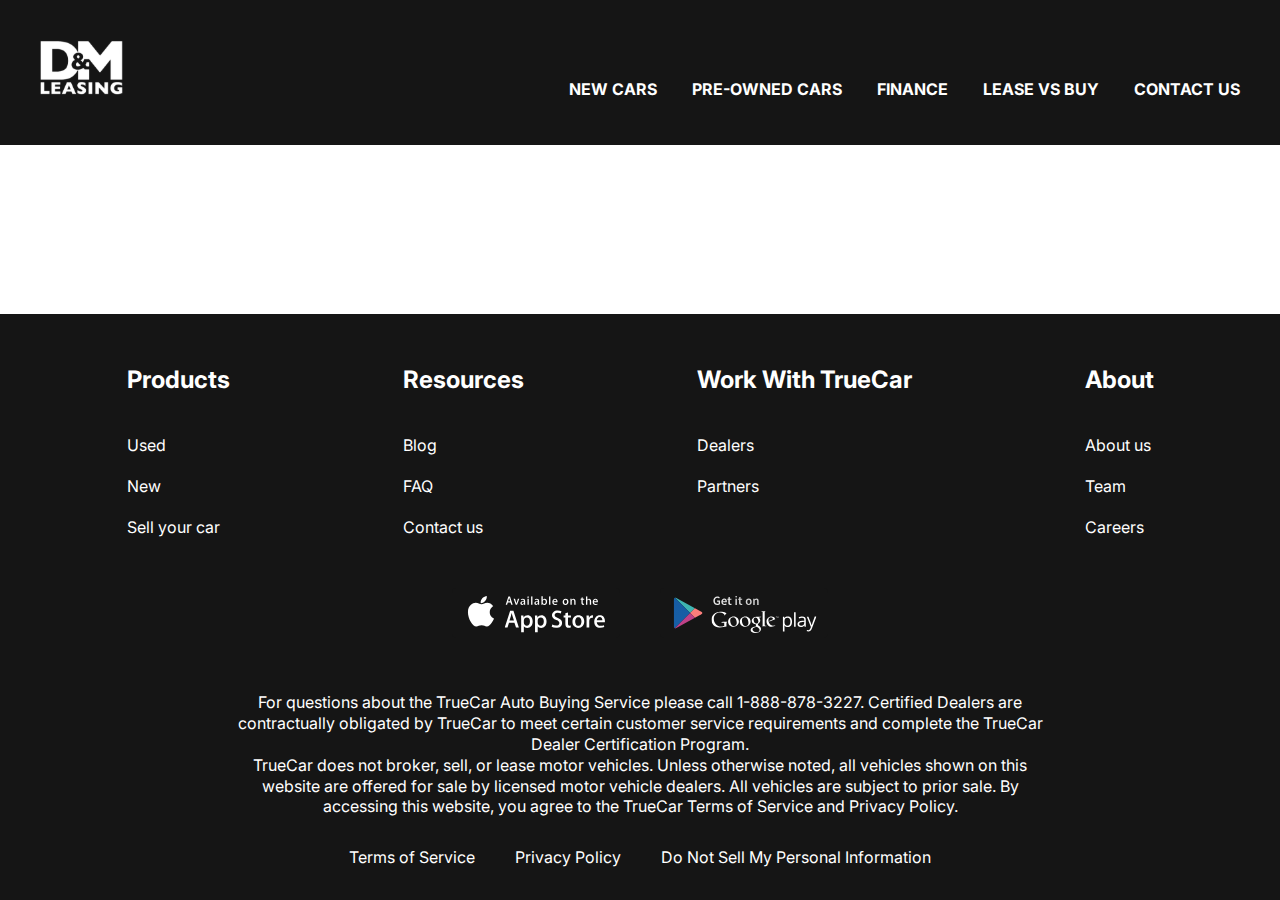
==== contacts.html @ 15c87408 "разделение страниц" ====
<!DOCTYPE html>
<html lang="en">
<head>
    <meta charset="UTF-8">
    <meta name="viewport" content="width=device-width, initial-scale=1.0">
    <title>Document</title>
    <link rel="preconnect" href="https://fonts.googleapis.com">
    <link rel="preconnect" href="https://fonts.gstatic.com" crossorigin>
    <link href="https://fonts.googleapis.com/css2?family=Inter:wght@400;700&display=swap" rel="stylesheet">
    <link rel="stylesheet" href="/css/style.css">
</head>
<body>

    <div class="wrapper">
        <header class="header">
            <div class="container">
                <div class="header__inner">
                    <a class="logo" href="#">
                        <img class="logo__img" src="/images/logo.svg" alt="logo">
                    </a>
                    <nav class="menu">
                        <ul class="menu__list">
                            <li class="menu__list-item"><a class="menu__list-link" href="#">NEW CARS</a></li>
                            <li class="menu__list-item"><a class="menu__list-link" href="#">PRE-OWNED CARS</a></li>
                            <li class="menu__list-item"><a class="menu__list-link" href="#">FINANCE</a></li>
                            <li class="menu__list-item"><a class="menu__list-link" href="#">LEASE VS BUY</a></li>
                            <li class="menu__list-item"><a class="menu__list-link" href="#">CONTACT US</a></li>
                        </ul>
                    </nav>
                </div>
            </div>
        </header>

        <main class="main"></main>
        <footer class="footer">
            <div class="container">
                <nav class="footer__menu">
                    <ul class="footer__menu-list">
                        <li class="footer__menu-item"><p class="footer__menu-title">Products</p></li>
                        <li class="footer__menu-item"><a class="footer__menu-link" href="#">Used</a></li>
                        <li class="footer__menu-item"><a class="footer__menu-link" href="#">New</a></li>
                        <li class="footer__menu-item"><a class="footer__menu-link" href="#">Sell your car</a></li>
                    </ul>
                    <ul class="footer__menu-list">
                        <li class="footer__menu-item"><p class="footer__menu-title">Resources</p></li>                       
                        <li class="footer__menu-item"><a class="footer__menu-link" href="#">Blog</a></li>
                        <li class="footer__menu-item"><a class="footer__menu-link" href="#">FAQ</a></li>
                        <li class="footer__menu-item"><a class="footer__menu-link" href="#">Contact us</a></li>
                    </ul>
                    <ul class="footer__menu-list">
                        <li class="footer__menu-item"><p class="footer__menu-title">Work With TrueCar</p></li>                     
                        <li class="footer__menu-item"><a class="footer__menu-link" href="#">Dealers</a></li>
                        <li class="footer__menu-item"><a class="footer__menu-link" href="#">Partners</a></li>
                    </ul>
                    <ul class="footer__menu-list">
                        <li class="footer__menu-item"><p class="footer__menu-title">About</p></li>                        
                        <li class="footer__menu-item"><a class="footer__menu-link" href="">About us</a></li>
                        <li class="footer__menu-item"><a class="footer__menu-link" href="">Team</a></li>
                        <li class="footer__menu-item"><a class="footer__menu-link" href="#">Careers</a></li>
                    </ul>
                </nav>
                <ul class="app">
                    <li class="app__item">
                        <a class="app__item-link" href="#">
                            <img class="app__item-img" src="images/appstore.svg" alt="appstore">
                        </a>
                    </li>
                    <li class="app__item">
                        <a class="app__item-link" href="#">
                            <img class="app__item-img" src="images/googleplay.svg" alt="appstore">
                        </a>
                    </li>
                </ul>
                <div class="footer__copy">
                    <p class="footer__copy-text">For questions about the TrueCar Auto Buying Service please call 1-888-878-3227.
                        Certified Dealers are contractually obligated by TrueCar to meet certain customer service requirements and complete the TrueCar Dealer Certification Program.</p>
                    <p class="footer__copy-text">TrueCar does not broker, sell, or lease motor vehicles. Unless otherwise noted, all vehicles shown on this website are offered for sale by licensed motor vehicle dealers. All vehicles are subject to prior sale. By accessing this website, you agree to the TrueCar Terms of Service and Privacy Policy.</p>
                </div>
                <nav class="copy__nav">
                    <ul class="copy__nav-list">
                        <li class="copy__nav-item"><a class="copy__nav-link" href="#">Terms of Service</a></li>
                        <li class="copy__nav-item"><a class="copy__nav-link" href="#">Privacy Policy</a></li>
                        <li class="copy__nav-item"><a class="copy__nav-link" href="#">Do Not Sell My Personal Information</a></li>
                    </ul>
                </nav>
            </div>
        </footer>
    </div>
    
</body>
</html>

<!-- 1:51 -->
---- css/style.css ----
html{
    box-sizing: border-box;
}

*,
*::before,
*::after{
    box-sizing: inherit;
    margin: 0;
    padding: 0;
}

html, body{ /*чтобы прижать footer*/
    height: 100%;
}

body{
    font-family: 'Inter', sans-serif;
    font-size: 16px;
    font-weight: 400;
    line-height: 1.3;
}

ul{
    list-style: none;
}

.wrapper{ /*чтобы прижать footer*/
    min-height: 100%; /*высота от родителя html, body */
    display: flex;
    flex-direction: column;

}

a{
    text-decoration: none;
    color: inherit;
}

.container{
    max-width: 1220px;
    margin: 0 auto;
    padding: 0 10px;
}

.header{
    background-color: #151515;
}

.header-main{
    background-color: transparent;
}

.header__inner{
    padding-top: 40px;
    padding-bottom: 45px;
    display: flex;
    justify-content: space-between;
    align-items: flex-end;
}

.menu__list{
    display: flex;
    gap: 35px;
}

.menu__list-link{
    color: #fff;
    text-transform: uppercase;
    font-weight: 700;
}

.footer{
    background-color: #151515;
    padding: 50px 0 32px;
    color: #fff;
}

.footer__menu{
    display: flex;
    justify-content: space-around;
    margin-bottom: 50px; 
}

.footer__menu-list{
    max-width: 250px;
}

.footer__menu-title{
    font-size: 24px;
    font-weight: 700;
    padding-bottom: 20px;
}

.footer__menu-item + .footer__menu-item{
    padding-top: 20px;
}

.app{
    display: flex;
    justify-content: center;
    gap: 40px;
    margin-bottom: 50px;
}

.footer__copy{
    max-width: 806px;
    margin: 0 auto 30px;
    text-align: center;
}

.copy__nav-list{
    display: flex;
    justify-content: center;
    gap: 40px;
}

.main{
    flex-grow: 1; /*чтобы прижать footer*/
}

.top{
    color: #fff;
    text-align: center;
    padding-top: 105px;
    padding-bottom: 50px;
}

.title{
    margin-bottom: 40px;
    font-size: 96px;
    font-weight: 700;
}

.top__link{
    background-color: #151515;
    padding: 23px 112px;
    max-width: 430px;
    display: inline-block;
    font-size: 36px;
    font-weight: 700;
    width: 100%;
}
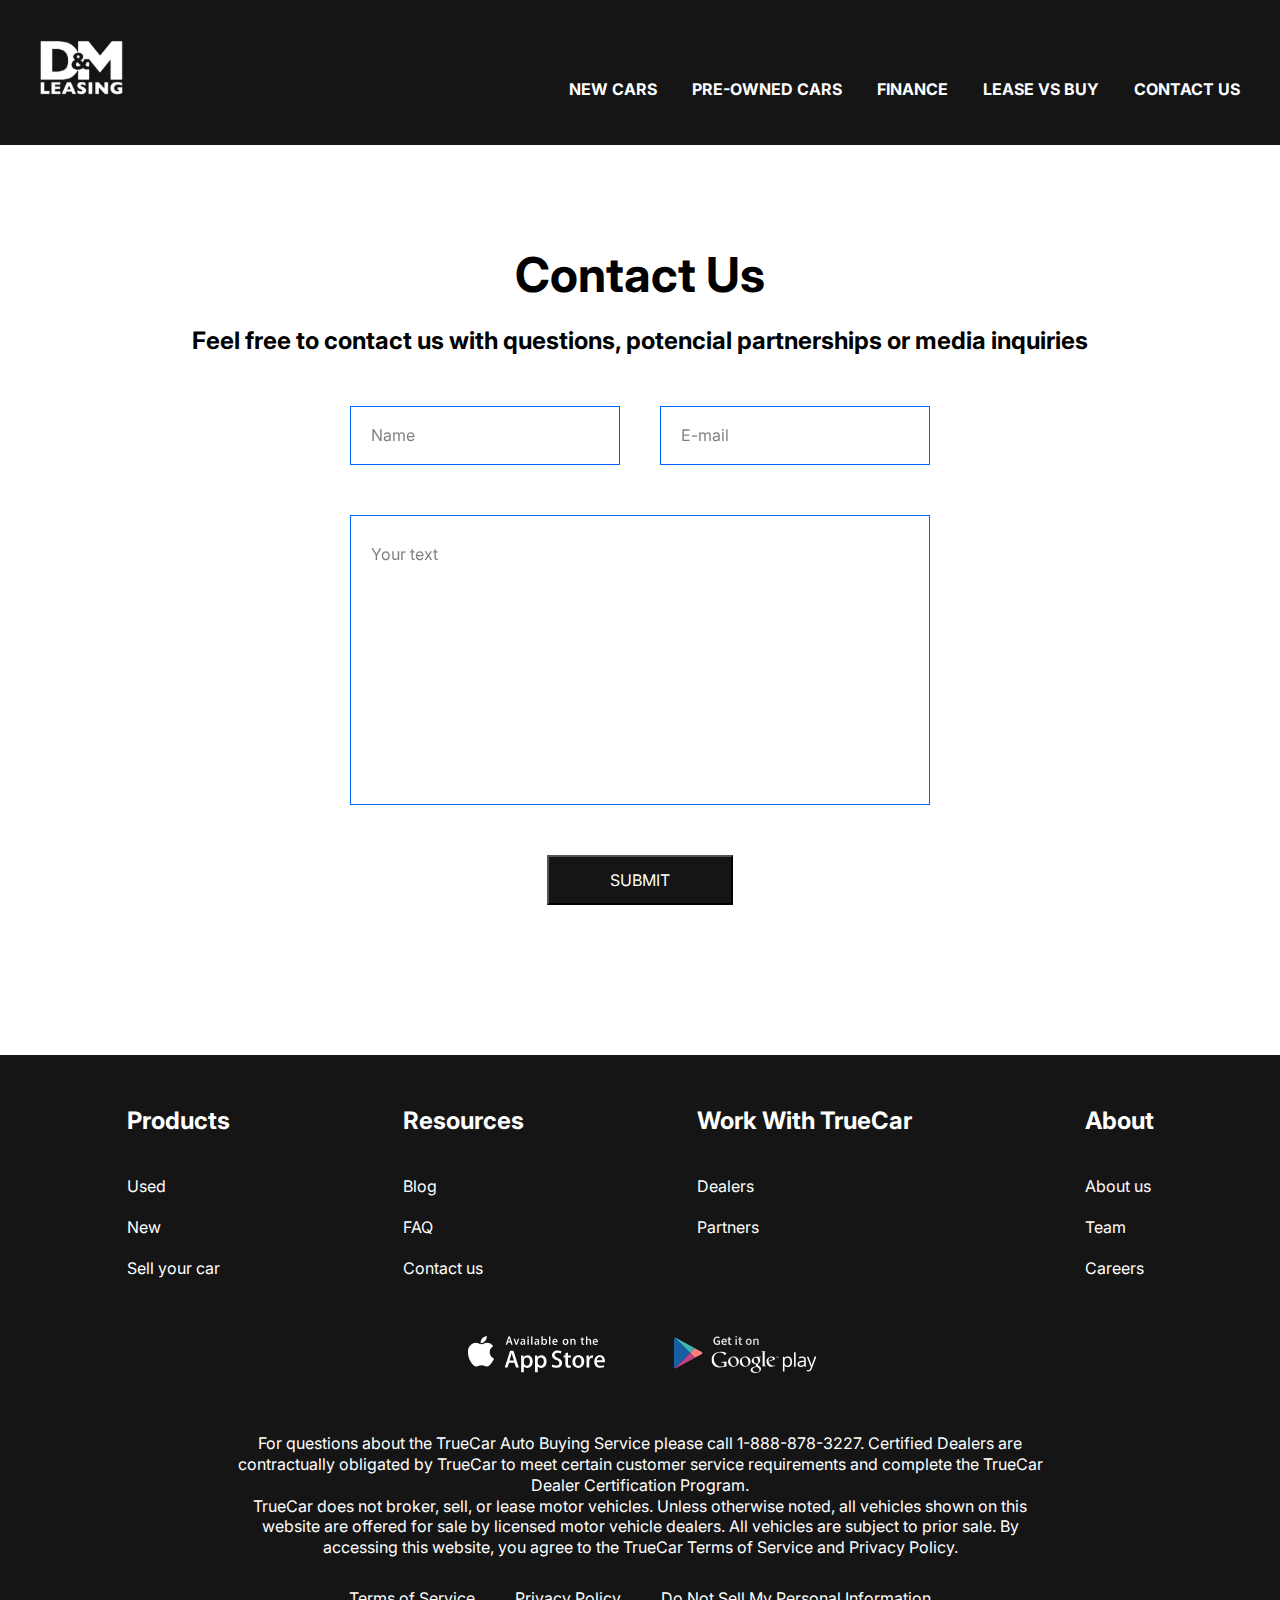
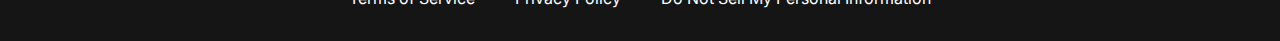
==== commit ed795fbb: "сделали 1 блок страницы контакты" ====
--- a/contacts.html
+++ b/contacts.html
@@ -15,23 +15,38 @@
         <header class="header">
             <div class="container">
                 <div class="header__inner">
-                    <a class="logo" href="#">
+                    <a class="logo" href="index.html">
                         <img class="logo__img" src="/images/logo.svg" alt="logo">
                     </a>
                     <nav class="menu">
                         <ul class="menu__list">
-                            <li class="menu__list-item"><a class="menu__list-link" href="#">NEW CARS</a></li>
+                            <li class="menu__list-item"><a class="menu__list-link" href="new-cars.html">NEW CARS</a></li>
                             <li class="menu__list-item"><a class="menu__list-link" href="#">PRE-OWNED CARS</a></li>
                             <li class="menu__list-item"><a class="menu__list-link" href="#">FINANCE</a></li>
                             <li class="menu__list-item"><a class="menu__list-link" href="#">LEASE VS BUY</a></li>
-                            <li class="menu__list-item"><a class="menu__list-link" href="#">CONTACT US</a></li>
+                            <li class="menu__list-item"><a class="menu__list-link" href="contacts.html">CONTACT US</a></li>
                         </ul>
                     </nav>
                 </div>
             </div>
         </header>
 
-        <main class="main"></main>
+        <main class="main">
+            <section class="contacts">
+                <div class="container">
+                    <h2 class="section-title contacts-title">Contact Us</h2>
+                    <p class="contacts-text">Feel free to contact us with questions, potencial partnerships or media inquiries</p>
+                    <form class="form" action="#">
+                        <input class="form__input" type="text" placeholder="Name">
+                        <input class="form__input" type="email" placeholder="E-mail">
+                        <textarea class="form__textarea" placeholder="Your text"></textarea>
+                        <button class="form__btn" type="submit">submit</button>
+                    </form>
+                </div>
+            </section>
+        </main>
+
+
         <footer class="footer">
             <div class="container">
                 <nav class="footer__menu">
@@ -90,4 +105,3 @@
 </body>
 </html>
 
-<!-- 1:51 -->--- a/css/style.css
+++ b/css/style.css
@@ -45,10 +45,15 @@
 
 .header{
     background-color: #151515;
+    
 }
 
 .header-main{
     background-color: transparent;
+    position: absolute; /*чтобы поднять слайдер*/
+    z-index: 10; /*чтобы поднять слайдер*/
+    left: 0;
+    right: 0;
 }
 
 .header__inner{
@@ -122,8 +127,12 @@
 .top{
     color: #fff;
     text-align: center;
-    padding-top: 105px;
+    padding-top: 250px;
     padding-bottom: 50px;
+    position: absolute; /*чтобы поднять слайдер*/
+    z-index: 5; /*чтобы поднять слайдер*/
+    left: 0;
+    right: 0;
 }
 
 .title{
@@ -140,4 +149,265 @@
     font-size: 36px;
     font-weight: 700;
     width: 100%;
-}+}
+
+.swiper::after{
+    content: '';
+    background: rgba(21, 21, 21, .3);
+    position: absolute;
+    z-index: 5;
+    left: 0;
+    right: 0;
+    top: 0;
+    bottom: 0;
+}
+
+.swiper-slide{
+    background-repeat: no-repeat;
+    background-size: cover;
+    background-position: center;
+    height: 100vh;
+}
+
+.swiper-pagination-bullet{
+    width: 120px;
+    height: 3px;
+    background-color: #151515;
+    border-radius: 0;
+    opacity: 1;
+    margin: 0 15px !important;
+}
+
+.swiper-pagination-bullets.swiper-pagination-horizontal{
+    bottom: 50px;
+}
+
+.swiper-pagination-bullet-active{
+    height: 6px;
+    background-color: #fff;
+}
+
+.slider{
+    margin-bottom: 150px;
+}
+
+.section-title{
+    margin-bottom: 50px;
+    text-align: center;
+    font-size: 48px;
+    font-weight: 700;
+    line-height: 60px;
+}
+
+.why-lease{
+    margin-bottom: 150px;
+}
+
+.why-lease__list{
+    display: grid;
+    grid-template-columns: repeat(4, 1fr);
+    gap: 40px;
+    text-align: center;
+}
+
+.why-lease__item-img{
+    margin-bottom: 30px;
+}
+
+.why-lease__item-title{
+    margin-bottom: 30px;
+    font-size: 24px;
+    font-weight: 700;
+}
+
+.why-lease__item-text{
+    text-align: left;
+}
+
+.how-does{
+    margin-bottom: 150px;
+}
+
+.how-does__inner{
+    max-width: 600px;
+    margin: 0 auto;
+}
+
+.how-does__title{
+    font-size: 24px;
+    font-weight: 700;
+    padding-top: 50px;
+}
+
+.how-does__list{
+    padding: 50px 0 70px;
+    counter-reset: myCounter;
+}
+
+.how-does__item{
+    list-style-type: none;
+    width: 270px;
+    position: relative;
+    margin-left: auto;
+    box-sizing: content-box;
+    padding: 19px 0 19px 240px;
+    min-height: 63px;
+}
+
+.how-does__item + .how-does__item{
+    margin-top: 40px;
+}
+
+.how-does__item::before{
+    counter-increment: myCounter;
+    content: counter(myCounter);
+    display: flex;
+    justify-content: center;
+    align-items: center;
+    background-color: #0066FF;
+    font-size: 48px;
+    font-weight: 700;
+    color: #fff;
+    width: 100px;    
+    height: 100px;
+    border-radius: 50%;
+    position: absolute;
+    left: 0;
+    top: 0;
+}
+
+.video{
+    margin-bottom: 150px;
+}
+
+.video__title{
+   margin-bottom: 20px; 
+}
+
+.video__text{
+    font-size: 24px;
+    font-weight: 700;
+    text-align: center;
+    margin-bottom: 50px;
+}
+
+.video__frame{
+    text-align: center;
+}
+
+.important{
+    margin-bottom: 150px;
+}
+
+.important__title{
+    margin-bottom: 20px;
+}
+
+.important__text{
+    max-width: 580px;
+    text-align: left;
+    margin: 0 auto 50px;
+}
+
+.important__list{
+    display: grid;
+    grid-template-columns: repeat(4, 1fr);
+}
+
+.important__item{
+    
+}
+
+.important__item-img{
+    margin-bottom: 20px;
+}
+
+.contacts{
+    padding: 100px 0 150px;
+}
+
+.contacts-title{
+    margin-bottom: 20px;
+}
+
+.contacts-text{
+    font-size: 24px;
+    font-weight: 700;
+    text-align: center;
+    margin-bottom: 50px;
+    padding: 0 100px;
+}
+
+.form{
+    max-width: 580px;
+    margin: 0 auto;
+    display: flex;
+    justify-content: space-between;
+    flex-wrap: wrap;
+}
+
+.form__textarea{
+    width: 100%;
+}
+
+.form__input{
+    width: 270px;
+    padding: 18px 20px;
+    border: 1px solid #0066FF;
+    font-family: 'Inter', sans-serif;
+    font-size: 16px;
+    font-weight: 400;
+    line-height: 1.3;
+    color:#000;  
+    margin-bottom: 50px;
+}
+
+.form__input::placeholder{
+    font-family: 'Inter', sans-serif;
+    font-size: 16px;
+    font-weight: 400;
+    line-height: 1.3;
+    color:#000;
+    opacity: 0.5;
+}
+
+.form__textarea{
+    width: 100%;
+    resize: none;
+    padding: 28px 20px;
+    height: 290px;
+    border: 1px solid #0066FF;
+    font-size: 16px;
+    font-weight: 400;
+    line-height: 1.3;
+    color:#000;  
+    margin-bottom: 50px;
+}
+
+.form__textarea::placeholder{
+    font-family: 'Inter', sans-serif;
+    font-size: 16px;
+    font-weight: 400;
+    line-height: 1.3;
+    color:#000;
+    opacity: 0.5;
+    margin-bottom: 50px;
+}
+
+.form__btn{
+    text-transform: uppercase;
+    background-color: #151515;
+    color: #fff;
+    padding: 13px 61px;
+    font-family: 'Inter', sans-serif;
+    font-size: 16px;
+    font-weight: 400;
+    margin: 0 auto;
+}
+
+
+
+
+
+
+ /* 4:13  */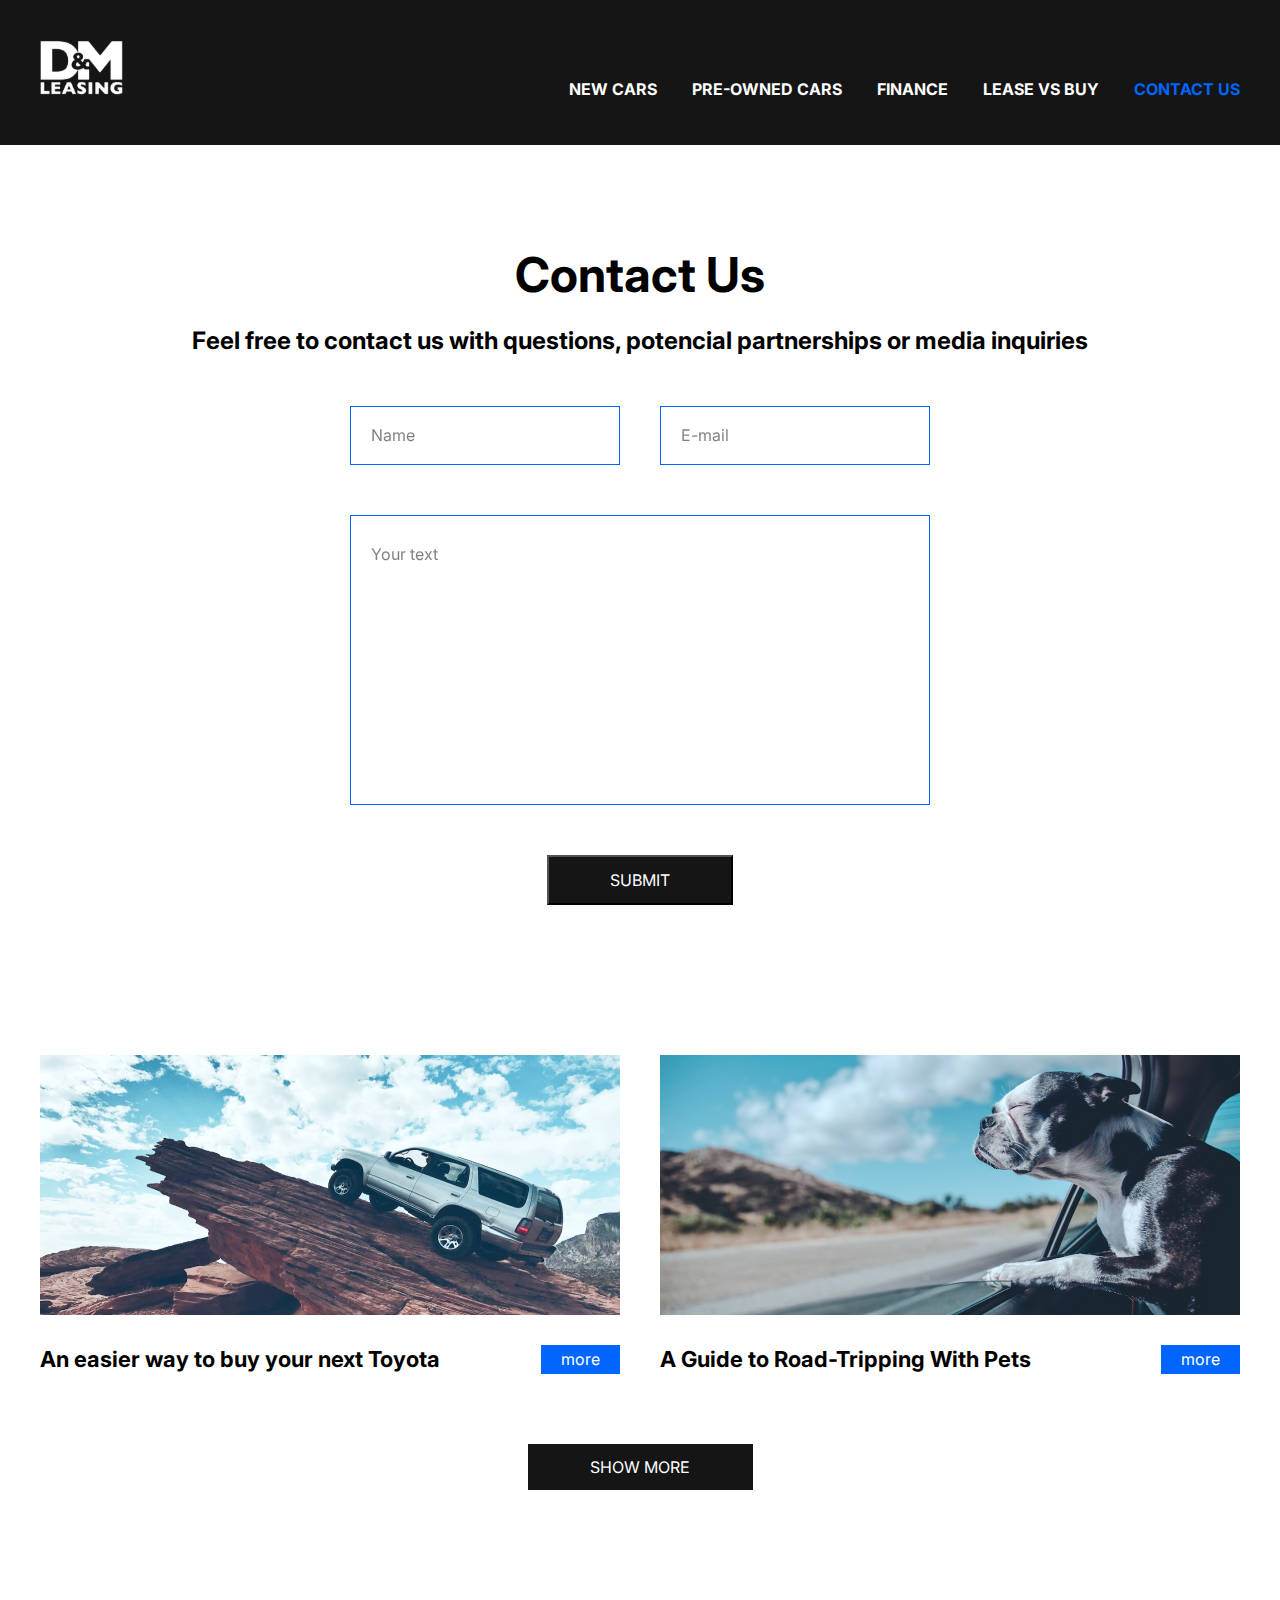
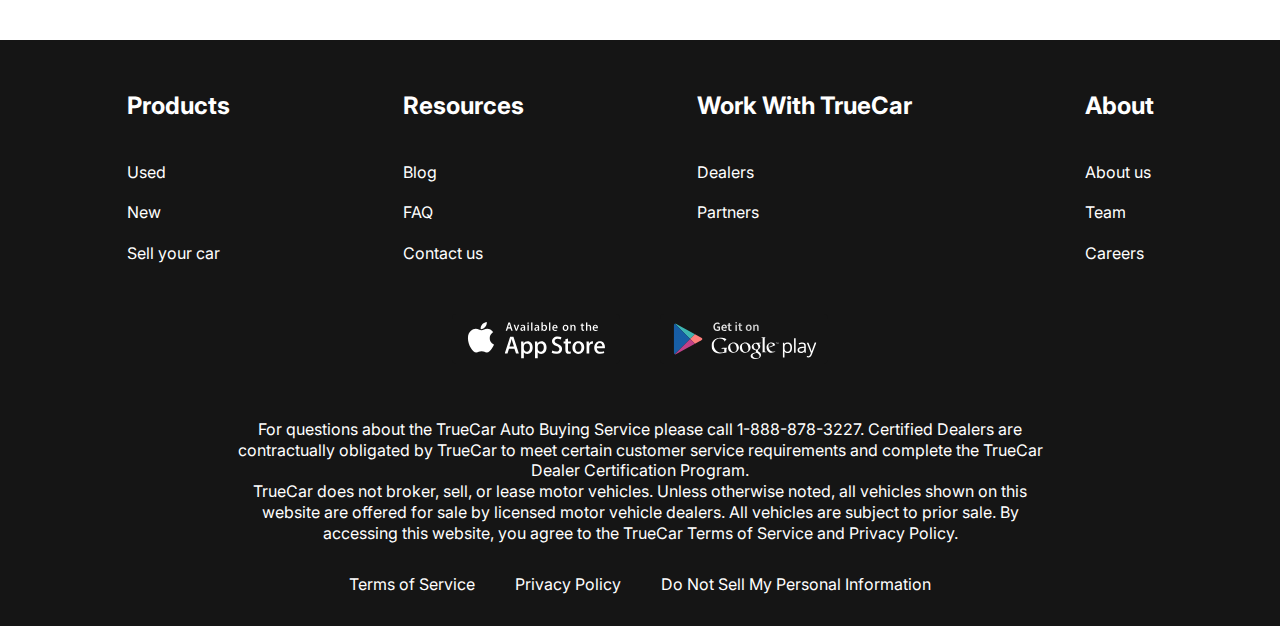
==== commit 0176f7a6: "завершена страница контактов" ====
--- a/contacts.html
+++ b/contacts.html
@@ -24,7 +24,7 @@
                             <li class="menu__list-item"><a class="menu__list-link" href="#">PRE-OWNED CARS</a></li>
                             <li class="menu__list-item"><a class="menu__list-link" href="#">FINANCE</a></li>
                             <li class="menu__list-item"><a class="menu__list-link" href="#">LEASE VS BUY</a></li>
-                            <li class="menu__list-item"><a class="menu__list-link" href="contacts.html">CONTACT US</a></li>
+                            <li class="menu__list-item"><a class="menu__list-link menu__list-link--active" href="contacts.html">CONTACT US</a></li>
                         </ul>
                     </nav>
                 </div>
@@ -42,6 +42,23 @@
                         <textarea class="form__textarea" placeholder="Your text"></textarea>
                         <button class="form__btn" type="submit">submit</button>
                     </form>
+                </div>
+            </section>
+            <section class="blog">
+                <div class="container">
+                    <div class="blog__items">
+                        <div class="blog__item">
+                            <img class="blog__item-img" src="images/blog-1.jpg" alt="">
+                            <h4 class="blog__item-title">An easier way to buy your next Toyota</h4>
+                            <a class="blog__item-link" href="#">more</a>
+                        </div>
+                        <div class="blog__item">
+                            <img class="blog__item-img" src="images/blog-2.jpg" alt="">
+                            <h4 class="blog__item-title">A Guide to Road-Tripping With Pets</h4>
+                            <a class="blog__item-link" href="#">more</a>
+                        </div>
+                    </div>
+                    <a class="blog__link" href="">SHOW MORE</a>
                 </div>
             </section>
         </main>
--- a/css/style.css
+++ b/css/style.css
@@ -73,6 +73,10 @@
     color: #fff;
     text-transform: uppercase;
     font-weight: 700;
+}
+
+.menu__list-link--active{
+    color: #0066FF;
 }
 
 .footer{
@@ -405,9 +409,52 @@
     margin: 0 auto;
 }
 
-
-
-
-
-
- /* 4:13  */+.blog{
+    padding-bottom: 150px;
+}
+
+.blog__items{
+    display: grid;
+    grid-template-columns: repeat(2, 1fr);
+    gap: 40px;
+    margin-bottom: 70px;
+}
+
+.blog__item{
+    display: flex;
+    justify-content: space-between;
+    flex-wrap: wrap;
+}
+
+.blog__item-img{
+    margin-bottom: 30px;
+    width: 100%;
+}
+
+.blog__item-title{
+    flex-basis: 446px;
+    font-size: 22px;
+    font-weight: 700;
+}
+
+.blog__item-link{
+    color: #fff;
+    background-color: #0066FF;
+    padding: 4px 20px;
+}
+
+.blog__link{
+    text-transform: uppercase;
+    color: #fff;
+    background-color: #151515;
+    padding: 13px 61px;
+    width: 225px;
+    margin: 0 auto;
+    text-align: center;
+    display: block;
+}
+
+
+
+
+ /* 4:33  */